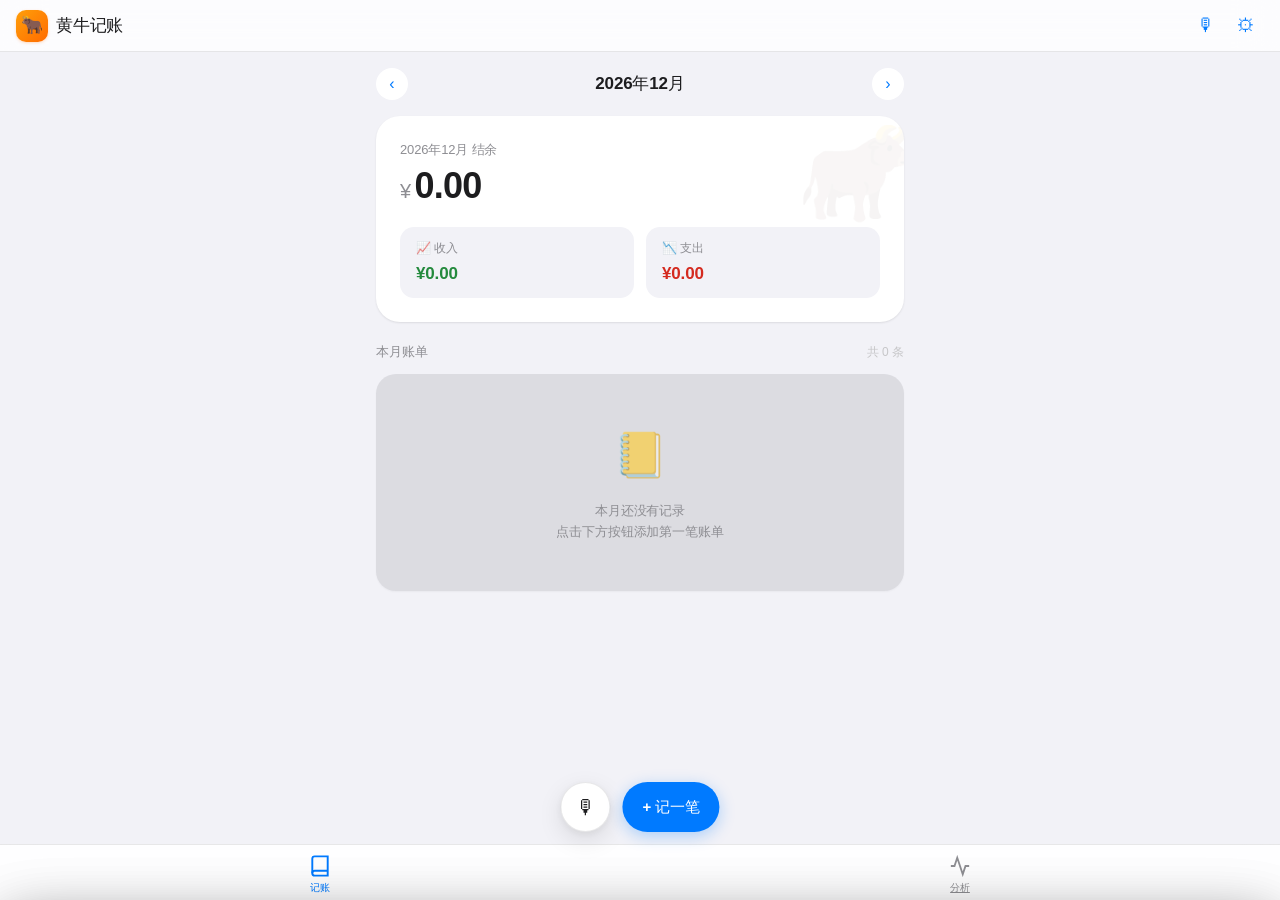
==== index.html @ 850599df "黄牛记账-v0.1" ====
<!DOCTYPE html>
<html lang="zh-CN">
<head>
  <meta charset="UTF-8">
  <meta name="viewport" content="width=device-width, initial-scale=1.0">
  <title>黄牛记账</title>
  <link rel="stylesheet" href="styles.css">
</head>
<body>

<header class="app-header">
  <div class="app-logo">
    <div class="logo-icon">🐂</div>
    <span class="logo-text">黄牛记账</span>
  </div>
  <div class="header-actions">
    <button class="btn-icon" id="headerVoiceBtn" title="语音记账">🎙</button>
    <button class="btn-icon" id="settingsBtn" title="设置">⚙</button>
  </div>
</header>

<div class="voice-status-bar" id="voiceStatusBar">
  <div class="voice-dots">
    <div class="voice-dot"></div><div class="voice-dot"></div><div class="voice-dot"></div>
  </div>
  <span id="voiceStatusText">正在聆听，说完后点停止…</span>
</div>

<div class="app-body">
  <!-- 记账内容（直接平铺，无需 page-panel 包装） -->
  <div class="month-nav">
    <button class="month-nav-btn" id="prevMonth">‹</button>
    <div class="month-label" id="monthLabel"></div>
    <button class="month-nav-btn" id="nextMonth">›</button>
  </div>

  <div class="summary-card">
    <div class="summary-period" id="summaryPeriod"></div>
    <div class="summary-balance"><span class="unit">¥</span><span id="balanceNum">0.00</span></div>
    <div class="summary-row">
      <div class="summary-item income">
        <div class="label">📈 收入</div>
        <div class="amount" id="totalIncome">¥0.00</div>
      </div>
      <div class="summary-item expense">
        <div class="label">📉 支出</div>
        <div class="amount" id="totalExpense">¥0.00</div>
      </div>
    </div>
  </div>

  <div class="section-title">
    <span>本月账单</span>
    <span class="count" id="recordCount">共 0 条</span>
  </div>
  <div class="record-list" id="recordList">
    <div class="empty-state">
      <div class="icon">📒</div>
      <p>还没有记录<br>点击下方按钮添加第一笔账单</p>
    </div>
  </div>
</div><!-- /app-body -->

<!-- 底部导航栏 -->
<nav class="bottom-nav" id="bottomNav">
  <span class="nav-btn active">
    <span class="nav-icon">
      <svg width="22" height="22" viewBox="0 0 24 24" fill="none" stroke="currentColor" stroke-width="2">
        <path d="M4 19.5A2.5 2.5 0 0 1 6.5 17H20" />
        <path d="M6.5 2H20v20H6.5A2.5 2.5 0 0 1 4 19.5v-15A2.5 2.5 0 0 1 6.5 2z" />
      </svg>
    </span>
    <span class="nav-label">记账</span>
  </span>
  <a href="analysis.html" class="nav-btn">
    <span class="nav-icon">
      <svg width="22" height="22" viewBox="0 0 24 24" fill="none" stroke="currentColor" stroke-width="2">
        <polyline points="22 12 18 12 15 21 9 3 6 12 2 12" />
      </svg>
    </span>
    <span class="nav-label">分析</span>
  </a>
</nav>

<div class="fab-wrap">
  <button class="fab fab-voice" id="voiceBtn" title="语音记账">🎙</button>
  <button class="fab fab-primary" id="addBtn">+ 记一笔</button>
</div>

<!-- 抽屉遮罩 -->
<div class="drawer-backdrop" id="drawerBackdrop"></div>

<!-- ── 记账抽屉 ── -->
<div class="drawer" id="entryDrawer">
  <div class="drawer-handle"></div>
  <div class="drawer-header">
    <div class="drawer-title-row">
      <span class="drawer-title" id="drawerTitle">新建记账</span>
      <span class="ai-badge inactive" id="aiBadge">✦ AI</span>
    </div>
    <button class="btn-close" id="drawerClose">✕</button>
  </div>
  <div class="drawer-body">

    <!-- 语音结果框 -->
    <div class="voice-result-box" id="voiceResultBox">
      <span class="mic-icon" id="voiceBoxIcon">🎙</span>
      <span class="voice-text" id="voiceResultText">点击麦克风按钮开始录音，说完后点「停止并分析」，DeepSeek 将自动填写各字段</span>
    </div>

    <!-- 语音操作栏（录音中显示） -->
    <div class="voice-action-bar" id="voiceActionBar">
      <button class="btn-voice-stop" id="btnVoiceStop">⏹ 停止录音</button>
      <button class="btn-voice-analyze" id="btnVoiceAnalyze" disabled>✦ 停止并分析</button>
      <span class="voice-countdown" id="voiceCountdown">20s</span>
    </div>

    <!-- 类型 -->
    <div class="type-toggle">
      <button class="type-btn active expense" id="typeExpense">📉 支出</button>
      <button class="type-btn income" id="typeIncome">📈 收入</button>
    </div>

    <div class="field-group">
      <div class="field">
        <label for="fieldName">名称</label>
        <input type="text" id="fieldName" placeholder="例如：午饭、工资" maxlength="30">
        <div class="parse-hint" id="hintName"></div>
      </div>
      <div class="field">
        <label for="fieldAmount">金额</label>
        <div class="amount-wrap">
          <span class="amount-prefix">¥</span>
          <input type="number" id="fieldAmount" placeholder="0.00" min="0" step="0.01">
        </div>
        <div class="parse-hint" id="hintAmount"></div>
      </div>
      <div class="field">
        <label for="fieldTime">日期</label>
        <input type="date" id="fieldTime">
        <div class="parse-hint" id="hintTime"></div>
      </div>
      <div class="field">
        <label id="labelTag">标签</label>
        <div class="tag-grid" id="tagGrid" role="group" aria-labelledby="labelTag"></div>
      </div>
    </div>

    <button class="btn-submit" id="btnSubmit">✓ 确认记账</button>
  </div>
</div>

<!-- ── 设置抽屉 ── -->
<div class="drawer" id="settingsDrawer">
  <div class="drawer-handle"></div>
  <div class="drawer-header">
    <span class="drawer-title">设置</span>
    <button class="btn-close" id="settingsClose">✕</button>
  </div>
  <div class="drawer-body">
    <div class="settings-section">
      <div class="api-status-row" id="apiStatusRow">
        <span class="status-dot empty" id="apiStatusDot"></span>
        <span id="apiStatusText">未配置 DeepSeek API Key，将使用内置规则解析</span>
      </div>
      <div class="settings-label">DeepSeek API Key</div>
      <div class="settings-input-wrap">
        <input type="password" class="settings-input" id="apiKeyInput" placeholder="sk-xxxxxxxxxxxxxxxx">
        <button class="settings-eye" id="apiKeyToggle" title="显示/隐藏">👁</button>
      </div>
      <div class="settings-hint">
        填入后，语音识别结果将发送给 DeepSeek 进行智能字段提取。<br>
        API Key 仅存储在浏览器本地，不会上传。<br>
        也可以直接编辑项目中的 <code>config.js</code> 文件填入密钥，无需在此输入。<br>
        <a href="https://platform.deepseek.com" target="_blank">→ 获取 DeepSeek API Key</a>
      </div>
    </div>
    <button class="btn-save-settings" id="btnSaveSettings">保存设置</button>
  </div>
</div>

<div class="toast" id="toast"></div>

<script src="config.js"></script>
<script src="app.js"></script>
<script>
// ═══════════════════════════════════════════════════
// 记账页专属逻辑
// ═══════════════════════════════════════════════════

// ── 记账页状态 ──
var currentType   = 'expense';
var selectedTag   = '';
var currentYear, currentMonth;
var editId = null;

var recognition    = null;
var isRecording    = false;
var fullTranscript = '';
var voiceTimer     = null;
var voiceSeconds   = 0;

// ── 初始化 ──
function init() {
  var now = new Date();
  currentYear  = now.getFullYear();
  currentMonth = now.getMonth();
  loadRecords();
  setDefaultTime();
  renderTagGrid();
  renderAll();
  updateApiStatusUI();
  initSharedComponents();
  bindEvents();
}

function setDefaultTime() {
  var now = new Date();
  var pad = function (n) { return String(n).padStart(2, '0'); };
  document.getElementById('fieldTime').value =
    now.getFullYear() + '-' + pad(now.getMonth() + 1) + '-' + pad(now.getDate());
}

// ── 渲染 ──
function renderAll() {
  renderMonthLabel();
  var list = getMonthRecords();
  renderSummary(list);
  renderList(list);
}

function getMonthRecords() {
  return records.filter(function (r) {
    var d = new Date(r.time);
    return d.getFullYear() === currentYear && d.getMonth() === currentMonth;
  }).sort(function (a, b) { return new Date(b.time) - new Date(a.time); });
}

function renderMonthLabel() {
  document.getElementById('monthLabel').textContent = currentYear + '年' + (currentMonth + 1) + '月';
  document.getElementById('summaryPeriod').textContent = currentYear + '年' + (currentMonth + 1) + '月 结余';
}

function renderSummary(list) {
  var inc = 0, exp = 0;
  for (var i = 0; i < list.length; i++) {
    if (list[i].type === 'income') inc += list[i].amount;
    else exp += list[i].amount;
  }
  document.getElementById('totalIncome').textContent  = '¥' + inc.toFixed(2);
  document.getElementById('totalExpense').textContent = '¥' + exp.toFixed(2);
  document.getElementById('balanceNum').textContent   = (inc - exp).toFixed(2);
}

function renderList(list) {
  var el = document.getElementById('recordList');
  document.getElementById('recordCount').textContent = '共 ' + list.length + ' 条';
  if (!list.length) {
    el.innerHTML = '<div class="empty-state"><div class="icon">📒</div><p>本月还没有记录<br>点击下方按钮添加第一笔账单</p></div>';
    return;
  }
  var html = '';
  for (var i = 0; i < list.length; i++) {
    var r = list[i];
    var d = new Date(r.time);
    var ds = (d.getMonth() + 1) + '/' + d.getDate();
    var tagLabel = r.tag ? r.tag.replace(/^[^\s]+\s/, '') : '';
    var icon = RECORD_ICONS[tagLabel] || (r.type === 'income' ? '💰' : '💸');
    var sign = r.type === 'income' ? '+' : '-';
    html += '<div class="record-item ' + r.type + '" data-id="' + r.id + '">' +
      '<div class="record-icon">' + icon + '</div>' +
      '<div class="record-info">' +
        '<div class="record-name">' + escHtml(r.name) + '</div>' +
        '<div class="record-meta">' +
          '<span>' + ds + '</span>' +
          (r.tag ? '<span class="record-tag">' + escHtml(r.tag) + '</span>' : '') +
        '</div>' +
      '</div>' +
      '<div class="record-amount">' + sign + '¥' + r.amount.toFixed(2) + '</div>' +
      '<button class="record-delete" data-id="' + r.id + '" title="删除">✕</button>' +
    '</div>';
  }
  el.innerHTML = html;

  // 删除按钮事件
  var delBtns = el.querySelectorAll('.record-delete');
  for (var j = 0; j < delBtns.length; j++) {
    delBtns[j].addEventListener('click', function (e) {
      e.stopPropagation();
      deleteRecord(this.dataset.id);
    });
  }

  // 编辑点击事件
  var items = el.querySelectorAll('.record-item');
  for (var k = 0; k < items.length; k++) {
    items[k].addEventListener('click', function () {
      editRecord(this.dataset.id);
    });
  }
}

function renderTagGrid() {
  var grid = document.getElementById('tagGrid');
  var tags = TAGS[currentType];
  var html = '';
  for (var i = 0; i < tags.length; i++) {
    html += '<button class="tag-chip' + (selectedTag === tags[i] ? ' selected' : '') + '" data-tag="' + escHtml(tags[i]) + '">' + tags[i] + '</button>';
  }
  grid.innerHTML = html;
  var chips = grid.querySelectorAll('.tag-chip');
  for (var j = 0; j < chips.length; j++) {
    chips[j].addEventListener('click', function () {
      selectedTag = selectedTag === this.dataset.tag ? '' : this.dataset.tag;
      renderTagGrid();
    });
  }
}

// ── 表单 ──
function submitRecord() {
  var name      = document.getElementById('fieldName').value.trim();
  var amountRaw = document.getElementById('fieldAmount').value;
  var time      = document.getElementById('fieldTime').value;
  if (!name)                        { showToast('请填写名称'); return; }
  if (!amountRaw || isNaN(parseFloat(amountRaw)) || parseFloat(amountRaw) <= 0)
                                    { showToast('请填写正确的金额'); return; }
  if (!time)                        { showToast('请选择日期'); return; }

  var record = {
    id:     editId || Date.now().toString(),
    type:   currentType,
    name:   name,
    amount: parseFloat(parseFloat(amountRaw).toFixed(2)),
    time:   new Date(time + 'T12:00:00').toISOString(),
    tag:    selectedTag,
  };
  if (editId) {
    for (var i = 0; i < records.length; i++) {
      if (records[i].id === editId) { records[i] = record; break; }
    }
  } else {
    records.push(record);
  }
  saveRecords();
  closeDrawer('entryDrawer');
  renderAll();
  showToast(editId ? '已更新' : '记账成功 🎉');
}

function deleteRecord(id) {
  records = records.filter(function (r) { return r.id !== id; });
  saveRecords(); renderAll(); showToast('已删除');
}

function editRecord(id) {
  var r = null;
  for (var i = 0; i < records.length; i++) {
    if (records[i].id === id) { r = records[i]; break; }
  }
  if (!r) return;
  editId = id;
  currentType = r.type;
  document.getElementById('typeExpense').classList.toggle('active', r.type === 'expense');
  document.getElementById('typeIncome').classList.toggle('active', r.type === 'income');
  document.getElementById('fieldName').value = r.name;
  document.getElementById('fieldAmount').value = r.amount;
  document.getElementById('fieldTime').value = r.time.slice(0, 10);
  selectedTag = r.tag || '';
  renderTagGrid();
  var hints = document.querySelectorAll('.parse-hint');
  for (var j = 0; j < hints.length; j++) { hints[j].classList.remove('show'); }
  updateAiBadge();
  openDrawer('entryDrawer', '编辑记账');
}

function resetForm() {
  editId = null; currentType = 'expense'; selectedTag = '';
  document.getElementById('fieldName').value = '';
  document.getElementById('fieldAmount').value = '';
  setDefaultTime();
  document.getElementById('typeExpense').classList.add('active');
  document.getElementById('typeIncome').classList.remove('active');
  setVoiceResultBox('idle', '点击麦克风按钮开始录音，说完后点「停止并分析」，DeepSeek 将自动填写各字段');
  var hints = document.querySelectorAll('.parse-hint');
  for (var i = 0; i < hints.length; i++) { hints[i].classList.remove('show'); }
  document.getElementById('voiceActionBar').classList.remove('show');
  renderTagGrid();
  updateAiBadge();
}

// ── 语音识别 ──
function initRecognition() {
  var SR = window.SpeechRecognition || window.webkitSpeechRecognition;
  if (!SR) return null;
  var r = new SR();
  r.lang = 'zh-CN';
  r.continuous    = true;
  r.interimResults = true;
  r.maxAlternatives = 1;
  return r;
}

function startVoice() {
  if (isRecording) { stopVoice(false); return; }

  if (location.protocol === 'file:') {
    if (!document.getElementById('entryDrawer').classList.contains('open')) openDrawer('entryDrawer', '语音记账');
    setVoiceResultBox('error', '⚠️ 语音功能需要通过 HTTP 服务访问（当前是 file://）。\n\n推荐：用 VS Code Live Server 或 python -m http.server 8080 启动本地服务后访问。\n\n也可以直接使用输入法语音键盘在下方字段中输入。');
    showToast('需要 HTTP 服务才能用语音，详见提示框', 4000);
    return;
  }

  recognition = initRecognition();
  if (!recognition) {
    if (!document.getElementById('entryDrawer').classList.contains('open')) openDrawer('entryDrawer', '语音记账');
    setVoiceResultBox('error', '⚠️ 浏览器不支持语音识别 API。\n\n请使用 Chrome 87+ 或 Edge 87+ 浏览器。');
    showToast('请使用 Chrome 或 Edge 浏览器', 3500);
    return;
  }

  if (!document.getElementById('entryDrawer').classList.contains('open')) openDrawer('entryDrawer', '语音记账');

  isRecording = true;
  fullTranscript = '';
  voiceSeconds = 0;
  setVoiceUI(true);
  setVoiceResultBox('listening', '正在聆听… 请说话（最长20秒，到时自动分析）');
  document.getElementById('voiceActionBar').classList.add('show');
  document.getElementById('btnVoiceAnalyze').disabled = true;
  document.getElementById('voiceCountdown').textContent = '20s';
  document.getElementById('voiceCountdown').classList.remove('urgent');

  voiceTimer = setInterval(function () {
    voiceSeconds++;
    var remaining = Math.max(0, 20 - voiceSeconds);
    var cdEl = document.getElementById('voiceCountdown');
    cdEl.textContent = remaining + 's';
    if (remaining <= 5) cdEl.classList.add('urgent');
    if (remaining <= 0) {
      clearInterval(voiceTimer);
      voiceTimer = null;
      stopVoice(true);
      showToast('已录音20秒，自动开始分析');
    }
  }, 1000);

  recognition.onresult = function (e) {
    var interim = '';
    for (var i = e.resultIndex; i < e.results.length; i++) {
      var seg = e.results[i][0].transcript;
      if (e.results[i].isFinal) fullTranscript += seg;
      else interim += seg;
    }
    var displayed = (fullTranscript + interim).trim();
    setVoiceResultBox('listening', displayed || '正在聆听… 请说话');
    if (displayed.length > 0) document.getElementById('btnVoiceAnalyze').disabled = false;
  };

  recognition.onerror = function (e) {
    if (e.error === 'aborted') return;
    if (voiceTimer) { clearInterval(voiceTimer); voiceTimer = null; }
    stopVoice(false);
    var errMap = {
      'not-allowed':         '麦克风权限被拒绝\n请点击地址栏左侧锁形图标，将麦克风权限改为「允许」后重试',
      'no-speech':           '未检测到语音，请靠近麦克风重试',
      'audio-capture':       '找不到麦克风设备，请检查是否已连接',
      'network':             '语音识别需要联网，请检查网络后重试',
      'service-not-allowed': '语音服务不可用，请确认使用 Chrome 或 Edge',
    };
    var msg = errMap[e.error];
    setVoiceResultBox('error', '⚠️ ' + (msg || '错误：' + e.error));
    showToast(msg || '语音错误：' + e.error, 4000);
  };

  recognition.onend = function () {
    if (!isRecording) return;
    try { recognition.start(); } catch (err) {}
  };

  try { recognition.start(); }
  catch (err) { stopVoice(false); showToast('无法启动录音：' + err.message, 3500); }
}

function stopVoice(andAnalyze) {
  if (voiceTimer) { clearInterval(voiceTimer); voiceTimer = null; }
  isRecording = false;
  setVoiceUI(false);
  document.getElementById('voiceActionBar').classList.remove('show');
  document.getElementById('voiceCountdown').textContent = '20s';
  document.getElementById('voiceCountdown').classList.remove('urgent');
  if (recognition) {
    try { recognition.stop(); } catch (e) {}
    recognition = null;
  }
  if (andAnalyze && fullTranscript.trim()) {
    analyzeWithAI(fullTranscript.trim());
  } else if (fullTranscript.trim()) {
    setVoiceResultBox('done', fullTranscript.trim());
  }
}

function setVoiceUI(on) {
  var bar = document.getElementById('voiceStatusBar');
  var fab = document.getElementById('voiceBtn');
  var hdr = document.getElementById('headerVoiceBtn');
  if (on) {
    bar.classList.add('visible');
    fab.classList.add('recording'); fab.textContent = '⏹';
    hdr.textContent = '⏹';
  } else {
    bar.classList.remove('visible');
    fab.classList.remove('recording'); fab.textContent = '🎙';
    hdr.textContent = '🎙';
  }
}

function setVoiceResultBox(state, text) {
  var box  = document.getElementById('voiceResultBox');
  var txt  = document.getElementById('voiceResultText');
  var icon = document.getElementById('voiceBoxIcon');
  box.className = 'voice-result-box';
  txt.className = 'voice-text';
  if (state === 'listening')       { box.classList.add('listening');   icon.textContent = '🔴'; txt.classList.add('has-text'); }
  else if (state === 'ai-thinking') { box.classList.add('ai-thinking'); icon.textContent = '✦'; txt.classList.add('has-text'); }
  else if (state === 'done')       { icon.textContent = '✅'; txt.classList.add('has-text'); }
  else if (state === 'error')      { icon.textContent = '⚠️'; txt.classList.add('has-text'); }
  else                              { icon.textContent = '🎙'; }
  txt.textContent = text;
}

// ── DeepSeek AI 解析（语音转字段）──
function analyzeWithAI(text) {
  var key = getApiKey();
  if (!key) {
    parseVoiceTextRegex(text);
    showToast('未配置 API Key，已用内置规则解析', 2500);
    return;
  }

  setVoiceResultBox('ai-thinking',
    '识别内容：「' + text + '」\n\n' +
    '<span class="ai-loading"><span class="ai-spinner"></span> DeepSeek 正在分析…</span>'
  );
  var txtEl = document.getElementById('voiceResultText');
  txtEl.innerHTML =
    '识别内容：「' + escHtml(text) + '」\n\n' +
    '<span class="ai-loading"><span class="ai-spinner"></span> DeepSeek 正在分析…</span>';

  var tagListStr = TAGS.expense.concat(TAGS.income).join('、');
  var today = new Date().toISOString().slice(0, 10);

  var prompt = '你是一个记账助手，请从用户的语音转文字中提取记账信息，返回 JSON。\n\n' +
    '今天日期：' + today + '\n' +
    '可选标签列表：' + tagListStr + '\n\n' +
    '用户说：「' + text + '」\n\n' +
    '请返回如下 JSON（不要加代码块，不要解释）：\n' +
    '{\n' +
    '  "type": "expense" 或 "income",\n' +
    '  "name": "简短名称（≤10字）",\n' +
    '  "amount": 数字（没有则返回 null）,\n' +
    '  "time": "日期时间，格式 YYYY-MM-DD HH:mm，尽量从语音中推断，推不出来则用今天日期当天 12:00",\n' +
    '  "tag": "从标签列表中选最合适的一个（完整字符串，含 emoji），找不到则返回 null"\n' +
    '}';

  fetch(DS_API_URL, {
    method: 'POST',
    headers: {
      'Content-Type': 'application/json',
      'Authorization': 'Bearer ' + key,
    },
    body: JSON.stringify({
      model: 'deepseek-chat',
      messages: [{ role: 'user', content: prompt }],
      temperature: 0.1,
      max_tokens: 200,
    }),
  }).then(function (res) {
    if (!res.ok) {
      return res.text().then(function (errBody) {
        throw new Error('HTTP ' + res.status + ': ' + errBody.slice(0, 120));
      });
    }
    return res.json();
  }).then(function (data) {
    var raw = (data.choices?.[0]?.message?.content || '').trim();
    var jsonStr = raw.replace(/^```(?:json)?\s*/, '').replace(/\s*```$/, '').trim();
    var parsed = JSON.parse(jsonStr);
    applyAIResult(parsed, text);
  }).catch(function (err) {
    console.error('DeepSeek error:', err);
    setVoiceResultBox('error', '⚠️ AI 解析失败：' + err.message + '\n\n已切换到内置规则解析');
    showToast('AI 解析失败，已用内置规则', 3000);
    parseVoiceTextRegex(text);
  });
}

function applyAIResult(parsed, originalText) {
  var type   = parsed.type === 'income' ? 'income' : 'expense';
  var name   = (parsed.name || '').trim();
  var amount = typeof parsed.amount === 'number' ? parsed.amount : null;
  var tag    = parsed.tag || '';
  var timeRaw = (parsed.time || '').trim();

  if (type !== currentType) {
    currentType = type;
    document.getElementById('typeExpense').classList.toggle('active', type === 'expense');
    document.getElementById('typeIncome').classList.toggle('active',  type === 'income');
    selectedTag = '';
    renderTagGrid();
  }

  if (name) {
    document.getElementById('fieldName').value = name;
    showHint('hintName', 'AI 识别：' + name);
  }
  if (amount !== null) {
    document.getElementById('fieldAmount').value = amount;
    showHint('hintAmount', 'AI 识别：¥' + amount);
  }
  if (tag && TAGS[type].indexOf(tag) >= 0) {
    selectedTag = tag;
    renderTagGrid();
  }

  if (timeRaw) {
    var d = null;
    var cleaned = timeRaw.replace(/\//g, '-').replace(/(上午|下午|早上|晚上)/g, '').trim();
    var dateOnly = cleaned.split(' ')[0];
    var tryD = new Date(dateOnly + 'T12:00:00');
    if (!isNaN(tryD.getTime())) d = tryD;
    if (!d) {
      var m2 = cleaned.match(/(\d{4})-(\d{1,2})-(\d{1,2})/);
      if (m2) d = new Date(m2[1] + '-' + m2[2].padStart(2, '0') + '-' + m2[3].padStart(2, '0') + 'T12:00:00');
    }
    if (d) {
      var pad = function (n) { return String(n).padStart(2, '0'); };
      var formatted = d.getFullYear() + '-' + pad(d.getMonth() + 1) + '-' + pad(d.getDate());
      document.getElementById('fieldTime').value = formatted;
      showHint('hintTime', 'AI 识别日期：' + formatted);
    }
  }

  setVoiceResultBox('done',
    '✦ AI 已填写字段，请核对：\n类型=' + (type === 'income' ? '收入' : '支出') +
    '  名称=' + (name || '—') +
    '  金额=' + (amount !== null ? '¥' + amount : '—') +
    '  标签=' + (tag || '—') +
    '  日期=' + (timeRaw || '—')
  );
  updateAiBadge(true);
  showToast('AI 解析完成，请核对后确认 ✓');
}

// ── 内置正则解析（降级方案）──
function parseVoiceTextRegex(text) {
  var type = currentType;
  var name = '', amount = null, tag = '', timeObj = null;

  if (/收入|进账|赚|到账/.test(text))                          type = 'income';
  else if (/支出|花了|消费|买|付|缴|交|花费/.test(text))      type = 'expense';

  var amtM = text.match(/(\d+(?:\.\d+)?)\s*(?:元|块|¥|圆)?|([零一二三四五六七八九十百千万]+)\s*(?:元|块)/);
  if (amtM) amount = amtM[1] ? parseFloat(amtM[1]) : cnNumToInt(amtM[2]);

  var allTags = TAGS.expense.concat(TAGS.income);
  for (var i = 0; i < allTags.length; i++) {
    if (text.indexOf(allTags[i].replace(/^[^\s]+\s/, '')) >= 0) { tag = allTags[i]; break; }
  }

  var now = new Date();
  timeObj = new Date(now.getFullYear(), now.getMonth(), now.getDate(), 12, 0);

  function fmtDT(d) {
    var pad = function (n) { return String(n).padStart(2, '0'); };
    return d.getFullYear() + '-' + pad(d.getMonth() + 1) + '-' + pad(d.getDate()) + 'T' + pad(d.getHours()) + ':' + pad(d.getMinutes());
  }

  var dateM = text.match(/(?:(\d{1,2})月)?(\d{1,2})\s*[月号日]/);
  if (dateM) {
    var m = dateM[1] ? parseInt(dateM[1]) - 1 : now.getMonth();
    var d = parseInt(dateM[2]);
    timeObj = new Date(now.getFullYear(), m, d, 12, 0);
  }
  if (/今天/.test(text)) timeObj = new Date(now.getFullYear(), now.getMonth(), now.getDate(), 12, 0);
  if (/昨天/.test(text)) {
    var yd = new Date(now); yd.setDate(yd.getDate() - 1);
    timeObj = new Date(yd.getFullYear(), yd.getMonth(), yd.getDate(), 12, 0);
  }
  if (/前天/.test(text)) {
    var td = new Date(now); td.setDate(td.getDate() - 2);
    timeObj = new Date(td.getFullYear(), td.getMonth(), td.getDate(), 12, 0);
  }
  var weekM = text.match(/(?:上周|上个星期)([一二三四五六日天])/);
  if (weekM) {
    var dayMap = { '日': 0, '天': 0, '一': 1, '二': 2, '三': 3, '四': 4, '五': 5, '六': 6 };
    var targetDay = dayMap[weekM[1]];
    var diff = (now.getDay() - targetDay + 7) % 7;
    var offset = diff === 0 ? 7 : diff;
    var wd = new Date(now); wd.setDate(wd.getDate() - offset);
    timeObj = new Date(wd.getFullYear(), wd.getMonth(), wd.getDate(), 12, 0);
  }
  var hmM = text.match(/(\d{1,2})\s*点(?:\s*(\d{1,2})\s*分?)?/);
  if (hmM) {
    var h = parseInt(hmM[1]);
    var min = hmM[2] ? parseInt(hmM[2]) : 0;
    timeObj.setHours(h, min, 0, 0);
  }
  var ampmM = text.match(/(上午|下午|早上|晚上)(\d{1,2})\s*点/);
  if (ampmM) {
    var h2 = parseInt(ampmM[2]);
    if ((ampmM[1] === '下午' || ampmM[1] === '晚上') && h2 < 12) h2 += 12;
    if ((ampmM[1] === '上午' || ampmM[1] === '早上') && h2 === 12) h2 = 0;
    timeObj.setHours(h2, 0, 0, 0);
  }

  var cands = text
    .replace(/支出|收入|花了|消费|买|付|缴|交|赚|到账|进账|花费/g, '')
    .replace(/\d+(?:\.\d+)?\s*(?:元|块)?/gi, '')
    .replace(/[零一二三四五六七八九十百千万]+(?:元|块)?/g, '')
    .replace(/今天|昨天|前天/g, '')
    .replace(/(?:上午|下午|早上|晚上)?\d{1,2}\s*点(?:\s*\d{1,2}\s*分?)?/g, '')
    .replace(/(?:\d{1,2}月)?\d{1,2}\s*[月号日]/g, '')
    .replace(/[，,。.!？?]/g, ' ').trim().split(/\s+/)
    .filter(function (w) { return w.length > 0 && w.length <= 10; });
  if (cands.length) name = cands[0];

  if (type !== currentType) {
    currentType = type;
    document.getElementById('typeExpense').classList.toggle('active', type === 'expense');
    document.getElementById('typeIncome').classList.toggle('active', type === 'income');
    selectedTag = ''; renderTagGrid();
  }
  if (name)      { document.getElementById('fieldName').value = name; showHint('hintName', '识别：' + name); }
  if (amount !== null) { document.getElementById('fieldAmount').value = amount; showHint('hintAmount', '识别：¥' + amount); }
  if (tag && TAGS[type].indexOf(tag) >= 0) { selectedTag = tag; renderTagGrid(); }

  var fmt = fmtDT(timeObj);
  document.getElementById('fieldTime').value = fmt;
  showHint('hintTime', '识别时间：' + fmt.replace('T', ' '));

  setVoiceResultBox('done', '内置规则解析完成，请核对：' + text);
}

function cnNumToInt(str) {
  var map = { '零': 0, '一': 1, '二': 2, '三': 3, '四': 4, '五': 5, '六': 6, '七': 7, '八': 8, '九': 9, '十': 10, '百': 100, '千': 1000, '万': 10000 };
  var res = 0, tmp = 0, unit = 1;
  for (var i = str.length - 1; i >= 0; i--) {
    var v = map[str[i]];
    if (v >= 10) { unit = v; if (i === 0) res += tmp * unit; }
    else { tmp = v; res += tmp * unit; unit = 1; }
  }
  if (str.charAt(0) === '十') res += 10;
  return res;
}

// ── 事件绑定 ──
function bindEvents() {
  // FAB
  document.getElementById('addBtn').addEventListener('click', function () {
    resetForm(); openDrawer('entryDrawer', '新建记账');
  });
  document.getElementById('voiceBtn').addEventListener('click', startVoice);
  document.getElementById('headerVoiceBtn').addEventListener('click', startVoice);

  // 语音操作栏
  document.getElementById('btnVoiceStop').addEventListener('click', function () { stopVoice(false); });
  document.getElementById('btnVoiceAnalyze').addEventListener('click', function () {
    stopVoice(false);
    var txt = fullTranscript.trim();
    if (txt) analyzeWithAI(txt);
    else showToast('没有录到内容，请重新录音');
  });

  // 记账抽屉关闭
  document.getElementById('drawerClose').addEventListener('click', function () {
    resetForm();
    closeDrawer('entryDrawer');
  });

  // 类型切换
  document.getElementById('typeExpense').addEventListener('click', function () {
    currentType = 'expense'; selectedTag = '';
    document.getElementById('typeExpense').classList.add('active');
    document.getElementById('typeIncome').classList.remove('active');
    renderTagGrid();
  });
  document.getElementById('typeIncome').addEventListener('click', function () {
    currentType = 'income'; selectedTag = '';
    document.getElementById('typeIncome').classList.add('active');
    document.getElementById('typeExpense').classList.remove('active');
    renderTagGrid();
  });

  // 提交
  document.getElementById('btnSubmit').addEventListener('click', submitRecord);

  // 月份导航
  document.getElementById('prevMonth').addEventListener('click', function () {
    currentMonth--; if (currentMonth < 0) { currentMonth = 11; currentYear--; } renderAll();
  });
  document.getElementById('nextMonth').addEventListener('click', function () {
    currentMonth++; if (currentMonth > 11) { currentMonth = 0; currentYear++; } renderAll();
  });
}

// 自定义遮罩点击（被 app.js 的 initSharedComponents 调用）
function onBackdropClick() {
  if (isRecording) stopVoice(false);
  closeAllDrawers();
}

// ── 启动 ──
init();
</script>
</body>
</html>
---- styles.css ----
/* ═══════════════════════════════════════════════════════════════
   黄牛记账 — Apple Design Language
   参考: iOS Human Interface Guidelines / macOS Design
   ═══════════════════════════════════════════════════════════════ */

/* ── Design Tokens ── */
:root {
  /* iOS System Colors */
  --blue:        #007AFF;
  --blue-dark:   #0066D6;
  --green:       #34C759;
  --green-dark:  #248A3D;
  --red:         #FF3B30;
  --red-dark:    #D42A1F;
  --orange:      #FF9500;
  --yellow:      #FFCC00;
  --teal:        #5AC8FA;

  /* System Grays (slightly warm-tinted) */
  --gray-bg:     #F2F2F7;
  --gray-group:  #E8E8ED;
  --gray-light:  #E0E0E5;
  --gray-border: rgba(60, 60, 67, 0.12);
  --gray-border-strong: rgba(60, 60, 67, 0.20);
  --gray-placeholder: #C6C6C8;
  --gray-secondary: #8E8E93;
  --gray-body:   #3C3C43;
  --gray-title:  #1D1D1F;

  /* Semantic Surfaces */
  --bg-primary:   var(--gray-bg);
  --bg-card:      #FFFFFF;
  --bg-header:    rgba(255, 255, 255, 0.78);
  --text-primary: var(--gray-title);
  --text-secondary: var(--gray-secondary);
  --text-tertiary:  var(--gray-placeholder);
  --separator:    var(--gray-border);

  /* Income / Expense / AI */
  --income-bg:    rgba(52, 199, 89, 0.12);
  --income-fg:    var(--green-dark);
  --income-brd:   rgba(52, 199, 89, 0.25);
  --expense-bg:   rgba(255, 59, 48, 0.12);
  --expense-fg:   var(--red-dark);
  --expense-brd:  rgba(255, 59, 48, 0.25);
  --ai-bg:        rgba(0, 122, 255, 0.10);
  --ai-fg:        var(--blue-dark);
  --ai-brd:       rgba(0, 122, 255, 0.25);

  /* Radius */
  --radius-sm:    10px;
  --radius-md:    14px;
  --radius-lg:    20px;
  --radius-xl:    24px;
  --radius-full:  9999px;

  /* Shadows — subtle Apple elevation */
  --shadow-none:  0 0 0 transparent;
  --shadow-sm:    0 1px 2px rgba(0, 0, 0, 0.04);
  --shadow-card:  0 1px 3px rgba(0, 0, 0, 0.04), 0 1px 2px rgba(0, 0, 0, 0.06);
  --shadow-float: 0 8px 24px rgba(0, 0, 0, 0.10), 0 2px 8px rgba(0, 0, 0, 0.06);
  --shadow-modal: 0 20px 60px rgba(0, 0, 0, 0.25);

  /* Transitions */
  --transition:   0.2s cubic-bezier(0.25, 0.1, 0.25, 1);
  --spring-in:    0.35s cubic-bezier(0.21, 1.02, 0.68, 1);
  --spring-out:   0.28s cubic-bezier(0.06, 0.79, 0.20, 0.99);

  /* Typography */
  --font-sans:    -apple-system, BlinkMacSystemFont, "SF Pro Display",
                  "PingFang SC", "HarmonyOS Sans", "Microsoft YaHei",
                  "Helvetica Neue", sans-serif;
  --font-mono:    "SF Mono", "Menlo", "Consolas", monospace;

  --text-xs:      0.75rem;    /* 12px */
  --text-sm:      0.8125rem;  /* 13px */
  --text-base:    0.9375rem;  /* 15px */
  --text-md:      1.0625rem;  /* 17px */
  --text-lg:      1.25rem;    /* 20px */
  --text-xl:      1.75rem;    /* 28px */
  --text-2xl:     2.25rem;    /* 36px */

  --leading-tight: 1.2;
  --leading-base:  1.5;
  --leading-relaxed: 1.65;

  --weight-regular:  400;
  --weight-medium:   500;
  --weight-semibold: 590;
  --weight-bold:     700;

  /* Spacing (4pt base) */
  --space-1:  4px;
  --space-2:  8px;
  --space-3:  12px;
  --space-4:  16px;
  --space-5:  20px;
  --space-6:  24px;
  --space-8:  32px;
  --space-10: 40px;
  --space-12: 48px;
}

/* ── Reset ── */
*, *::before, *::after {
  box-sizing: border-box;
  margin: 0;
  padding: 0;
}

html {
  font-size: 16px;
  -webkit-text-size-adjust: 100%;
}

body {
  font-family: var(--font-sans);
  font-size: var(--text-base);
  font-weight: var(--weight-regular);
  line-height: var(--leading-base);
  color: var(--text-primary);
  background: var(--bg-primary);
  min-height: 100vh;
  min-height: 100dvh;
  -webkit-font-smoothing: antialiased;
  -moz-osx-font-smoothing: grayscale;
  letter-spacing: -0.01em;
}

/* ═══════════════════════════════════════════════════
   Header — iOS frosted glass style
   ═══════════════════════════════════════════════════ */
.app-header {
  position: sticky;
  top: 0;
  z-index: 100;
  display: flex;
  align-items: center;
  justify-content: space-between;
  height: 52px;
  padding: 0 var(--space-4);
  background: var(--bg-header);
  backdrop-filter: saturate(180%) blur(20px);
  -webkit-backdrop-filter: saturate(180%) blur(20px);
  border-bottom: 0.5px solid var(--separator);
}

@supports not (backdrop-filter: blur(20px)) {
  .app-header {
    background: rgba(255, 255, 255, 0.95);
  }
}

.app-logo {
  display: flex;
  align-items: center;
  gap: var(--space-2);
}

.logo-icon {
  width: 32px;
  height: 32px;
  border-radius: var(--radius-sm);
  display: flex;
  align-items: center;
  justify-content: center;
  font-size: 18px;
  background: linear-gradient(135deg, #FF9F0A, #FF6B00);
  box-shadow: 0 1px 3px rgba(255, 107, 0, 0.25);
}

.logo-text {
  font-size: var(--text-md);
  font-weight: var(--weight-semibold);
  color: var(--gray-title);
  letter-spacing: -0.01em;
}

.header-actions {
  display: flex;
  gap: var(--space-1);
}

.btn-icon {
  width: 36px;
  height: 36px;
  background: transparent;
  border: none;
  border-radius: var(--radius-full);
  cursor: pointer;
  display: flex;
  align-items: center;
  justify-content: center;
  color: var(--blue);
  font-size: 18px;
  transition: background var(--transition);
  -webkit-tap-highlight-color: transparent;
}

.btn-icon:hover {
  background: rgba(0, 122, 255, 0.08);
}

.btn-icon:active {
  background: rgba(0, 122, 255, 0.14);
}

/* ── AI Badge ── */
.ai-badge {
  display: inline-flex;
  align-items: center;
  gap: 3px;
  padding: 2px 10px;
  border-radius: var(--radius-full);
  font-size: var(--text-xs);
  font-weight: var(--weight-semibold);
  letter-spacing: 0.01em;
  background: var(--ai-bg);
  color: var(--ai-fg);
  border: none;
}

.ai-badge.inactive {
  background: var(--gray-group);
  color: var(--gray-secondary);
}

/* ═══════════════════════════════════════════════════
   App Body
   ═══════════════════════════════════════════════════ */
.app-body {
  max-width: 560px;
  margin: 0 auto;
  padding: var(--space-4) var(--space-4) 120px;
}

/* ── Month Nav ── */
.month-nav {
  display: flex;
  align-items: center;
  gap: var(--space-2);
  margin-bottom: var(--space-4);
}

.month-nav-btn {
  width: 32px;
  height: 32px;
  border: none;
  border-radius: var(--radius-full);
  background: var(--bg-card);
  cursor: pointer;
  display: flex;
  align-items: center;
  justify-content: center;
  font-size: 16px;
  color: var(--blue);
  transition: background var(--transition);
  -webkit-tap-highlight-color: transparent;
}

.month-nav-btn:hover {
  background: rgba(0, 122, 255, 0.08);
}

.month-nav-btn:active {
  background: rgba(0, 122, 255, 0.14);
}

.month-label {
  flex: 1;
  text-align: center;
  font-size: var(--text-md);
  font-weight: var(--weight-semibold);
  color: var(--gray-title);
  letter-spacing: -0.01em;
}

/* ═══════════════════════════════════════════════════
   Summary Card — large title style
   ═══════════════════════════════════════════════════ */
.summary-card {
  position: relative;
  overflow: hidden;
  margin-bottom: var(--space-5);
  padding: var(--space-6);
  border-radius: var(--radius-xl);
  background: var(--bg-card);
  box-shadow: var(--shadow-card);
}

.summary-card::before {
  content: '🐂';
  position: absolute;
  right: -12px;
  top: -16px;
  font-size: 96px;
  opacity: 0.05;
  transform: scaleX(-1);
  pointer-events: none;
}

.summary-period {
  font-size: var(--text-sm);
  font-weight: var(--weight-medium);
  color: var(--gray-secondary);
  margin-bottom: var(--space-1);
  text-transform: none;
}

.summary-balance {
  font-size: var(--text-2xl);
  font-weight: var(--weight-bold);
  color: var(--gray-title);
  letter-spacing: -0.02em;
  margin-bottom: var(--space-5);
  line-height: var(--leading-tight);
}

.summary-balance .unit {
  font-size: var(--text-lg);
  font-weight: var(--weight-medium);
  color: var(--gray-secondary);
  margin-right: var(--space-1);
}

.summary-row {
  display: flex;
  gap: var(--space-3);
}

.summary-item {
  flex: 1;
  padding: var(--space-3) var(--space-4);
  border-radius: var(--radius-md);
  background: var(--gray-bg);
}

.summary-item .label {
  font-size: var(--text-xs);
  font-weight: var(--weight-medium);
  color: var(--gray-secondary);
  display: flex;
  align-items: center;
  gap: 4px;
  margin-bottom: var(--space-1);
}

.summary-item .amount {
  font-size: var(--text-md);
  font-weight: var(--weight-semibold);
}

.summary-item.income .amount {
  color: var(--income-fg);
}

.summary-item.expense .amount {
  color: var(--expense-fg);
}

/* ═══════════════════════════════════════════════════
   Tab Navigation
   ═══════════════════════════════════════════════════ */
.tab-nav {
  display: flex;
  margin-bottom: var(--space-5);
  padding: 3px;
  border-radius: var(--radius-sm);
  background: rgba(118, 118, 128, 0.12);
}

.tab-btn {
  flex: 1;
  height: 34px;
  border: none;
  border-radius: 7px;
  background: transparent;
  cursor: pointer;
  font-size: var(--text-sm);
  font-weight: var(--weight-medium);
  font-family: var(--font-sans);
  color: var(--gray-title);
  transition: all var(--transition);
  -webkit-tap-highlight-color: transparent;
}

.tab-btn.active {
  background: var(--bg-card);
  color: var(--gray-title);
  box-shadow: 0 1px 3px rgba(0, 0, 0, 0.08), 0 0 0 0.5px rgba(0, 0, 0, 0.04);
}

.tab-panel {
  display: none;
}

.tab-panel.active {
  display: block;
}

/* ═══════════════════════════════════════════════════
   Section Title
   ═══════════════════════════════════════════════════ */
.section-title {
  display: flex;
  align-items: center;
  justify-content: space-between;
  margin: var(--space-5) 0 var(--space-3);
  font-size: var(--text-sm);
  font-weight: var(--weight-semibold);
  color: var(--gray-secondary);
  text-transform: none;
  letter-spacing: 0;
}

.section-title .count {
  font-weight: var(--weight-regular);
  font-size: var(--text-xs);
  color: var(--gray-placeholder);
}

/* ═══════════════════════════════════════════════════
   Record List
   ═══════════════════════════════════════════════════ */
.record-list {
  display: flex;
  flex-direction: column;
  gap: 1px;
  background: var(--separator);
  border-radius: var(--radius-lg);
  overflow: hidden;
  box-shadow: var(--shadow-sm);
}

.record-item {
  position: relative;
  display: flex;
  align-items: center;
  gap: var(--space-3);
  padding: var(--space-3) var(--space-4);
  background: var(--bg-card);
  transition: background var(--transition), transform 0.1s ease;
  -webkit-tap-highlight-color: transparent;
  cursor: pointer;
}

.record-item:active {
  background: rgba(0, 0, 0, 0.04);
  transform: scale(0.98);
}

.record-icon {
  width: 40px;
  height: 40px;
  border-radius: var(--radius-sm);
  display: flex;
  align-items: center;
  justify-content: center;
  font-size: 20px;
  flex-shrink: 0;
}

.record-item.income .record-icon {
  background: var(--income-bg);
}

.record-item.expense .record-icon {
  background: var(--expense-bg);
}

.record-info {
  flex: 1;
  min-width: 0;
}

.record-name {
  font-size: var(--text-base);
  font-weight: var(--weight-medium);
  color: var(--gray-title);
  white-space: nowrap;
  overflow: hidden;
  text-overflow: ellipsis;
  letter-spacing: -0.01em;
}

.record-meta {
  font-size: var(--text-xs);
  color: var(--gray-secondary);
  margin-top: 2px;
  display: flex;
  align-items: center;
  gap: 6px;
}

.record-tag {
  display: inline-flex;
  align-items: center;
  padding: 1px 8px;
  border-radius: var(--radius-full);
  font-size: 11px;
  font-weight: var(--weight-medium);
  color: var(--gray-secondary);
  background: var(--gray-bg);
}

.record-amount {
  font-size: var(--text-md);
  font-weight: var(--weight-semibold);
  flex-shrink: 0;
  letter-spacing: -0.02em;
  font-variant-numeric: tabular-nums;
}

.record-item.income .record-amount {
  color: var(--income-fg);
}

.record-item.expense .record-amount {
  color: var(--expense-fg);
}

.record-delete {
  position: absolute;
  right: -6px;
  top: -6px;
  width: 22px;
  height: 22px;
  border: none;
  border-radius: var(--radius-full);
  background: var(--red);
  color: #FFFFFF;
  font-size: 12px;
  cursor: pointer;
  display: none;
  align-items: center;
  justify-content: center;
  line-height: 1;
  z-index: 1;
  box-shadow: 0 2px 6px rgba(255, 59, 48, 0.3);
  transition: transform var(--transition);
}

.record-delete:active {
  transform: scale(0.9);
}

.record-item:hover .record-delete,
.record-item:active .record-delete {
  display: flex;
}

/* ── Empty State ── */
.empty-state {
  text-align: center;
  padding: var(--space-12) var(--space-5);
  color: var(--gray-secondary);
  background: none;
}

.empty-state .icon {
  font-size: 44px;
  margin-bottom: var(--space-3);
  opacity: 0.6;
}

.empty-state p {
  font-size: var(--text-sm);
  line-height: var(--leading-relaxed);
  color: var(--gray-secondary);
}

/* ═══════════════════════════════════════════════════
   FAB (Floating Action Buttons)
   ═══════════════════════════════════════════════════ */
.fab-wrap {
  position: fixed;
  bottom: 32px;
  bottom: calc(env(safe-area-inset-bottom, 20px) + 28px);
  left: 50%;
  transform: translateX(-50%);
  display: flex;
  gap: var(--space-3);
  z-index: 200;
}

.fab {
  height: 50px;
  border: none;
  border-radius: 25px;
  cursor: pointer;
  font-size: var(--text-base);
  font-weight: var(--weight-semibold);
  font-family: var(--font-sans);
  display: flex;
  align-items: center;
  gap: var(--space-2);
  padding: 0 var(--space-5);
  transition: transform 0.15s cubic-bezier(0.25, 0.1, 0.25, 1),
              box-shadow 0.15s cubic-bezier(0.25, 0.1, 0.25, 1);
  -webkit-tap-highlight-color: transparent;
  letter-spacing: -0.01em;
}

.fab:active {
  transform: scale(0.95);
}

.fab-primary {
  background: var(--blue);
  color: #FFFFFF;
  box-shadow: 0 4px 16px rgba(0, 122, 255, 0.3);
}

.fab-primary:hover {
  box-shadow: 0 6px 20px rgba(0, 122, 255, 0.4);
}

.fab-voice {
  width: 50px;
  padding: 0;
  justify-content: center;
  background: var(--bg-card);
  color: var(--gray-title);
  font-size: 20px;
  box-shadow: var(--shadow-float);
  border: 0.5px solid var(--separator);
}

.fab-voice.recording {
  background: var(--red);
  color: #FFFFFF;
  border-color: transparent;
  box-shadow: 0 4px 16px rgba(255, 59, 48, 0.4);
  animation: fabPulse 1.4s ease-in-out infinite;
}

@keyframes fabPulse {
  0%, 100% {
    box-shadow: 0 4px 16px rgba(255, 59, 48, 0.3);
  }
  50% {
    box-shadow: 0 4px 20px rgba(255, 59, 48, 0.55), 0 0 0 4px rgba(255, 59, 48, 0.08);
  }
}

/* ═══════════════════════════════════════════════════
   Drawer (iOS-style bottom sheet)
   ═══════════════════════════════════════════════════ */
.drawer-backdrop {
  position: fixed;
  inset: 0;
  background: rgba(0, 0, 0, 0.3);
  z-index: 300;
  display: none;
  backdrop-filter: blur(4px);
  -webkit-backdrop-filter: blur(4px);
}

@supports not (backdrop-filter: blur(4px)) {
  .drawer-backdrop {
    background: rgba(0, 0, 0, 0.45);
  }
}

.drawer-backdrop.open {
  display: block;
}

.drawer {
  position: fixed;
  bottom: 0;
  left: 0;
  right: 0;
  z-index: 400;
  background: var(--bg-card);
  border-radius: var(--radius-xl) var(--radius-xl) 0 0;
  padding: 0 0 calc(env(safe-area-inset-bottom) + var(--space-5));
  transform: translateY(100%);
  transition: transform var(--spring-in);
  max-height: 92vh;
  max-height: 92dvh;
  overflow-y: auto;
  box-shadow: var(--shadow-modal);
}

.drawer.open {
  transform: translateY(0);
}

.drawer-handle {
  width: 36px;
  height: 5px;
  margin: var(--space-2) auto 0;
  border-radius: 3px;
  background: rgba(60, 60, 67, 0.25);
}

.drawer-header {
  display: flex;
  align-items: center;
  justify-content: space-between;
  padding: var(--space-3) var(--space-5) var(--space-3);
  border-bottom: 0.5px solid var(--separator);
}

.drawer-title {
  font-size: var(--text-md);
  font-weight: var(--weight-semibold);
  color: var(--gray-title);
  letter-spacing: -0.01em;
}

.drawer-title-row {
  display: flex;
  align-items: center;
  gap: var(--space-2);
}

.btn-close {
  width: 28px;
  height: 28px;
  border: none;
  border-radius: var(--radius-full);
  background: var(--gray-group);
  cursor: pointer;
  font-size: 14px;
  display: flex;
  align-items: center;
  justify-content: center;
  color: var(--gray-secondary);
  transition: background var(--transition);
}

.btn-close:active {
  background: var(--gray-light);
}

.drawer-body {
  padding: var(--space-5);
}

/* ═══════════════════════════════════════════════════
   Voice Result Box
   ═══════════════════════════════════════════════════ */
.voice-result-box {
  display: flex;
  align-items: flex-start;
  gap: var(--space-3);
  padding: var(--space-4);
  margin-bottom: var(--space-4);
  border-radius: var(--radius-md);
  background: var(--gray-bg);
  min-height: 64px;
  transition: background var(--transition), border-color var(--transition);
}

.voice-result-box.listening {
  background: rgba(255, 59, 48, 0.05);
  animation: listenGlow 2s ease-in-out infinite;
}

@keyframes listenGlow {
  0%, 100% { background: rgba(255, 59, 48, 0.04); }
  50%      { background: rgba(255, 59, 48, 0.08); }
}

.voice-result-box.ai-thinking {
  background: var(--ai-bg);
}

.voice-result-box .mic-icon {
  font-size: 20px;
  flex-shrink: 0;
  margin-top: 1px;
}

.voice-text {
  font-size: var(--text-sm);
  color: var(--gray-secondary);
  line-height: var(--leading-relaxed);
  flex: 1;
  white-space: pre-wrap;
  word-break: break-all;
}

.voice-text.has-text {
  color: var(--gray-body);
}

/* ── Voice Action Bar ── */
.voice-action-bar {
  display: none;
  align-items: center;
  gap: var(--space-2);
  margin-bottom: var(--space-4);
}

.voice-action-bar.show {
  display: flex;
}

.btn-voice-stop {
  flex: 1;
  height: 42px;
  border: none;
  border-radius: var(--radius-md);
  font-size: var(--text-sm);
  font-weight: var(--weight-semibold);
  font-family: var(--font-sans);
  cursor: pointer;
  display: flex;
  align-items: center;
  justify-content: center;
  gap: 6px;
  background: var(--red);
  color: #FFFFFF;
  animation: stopPulse 1.4s ease-in-out infinite;
}

@keyframes stopPulse {
  0%, 100% {
    box-shadow: 0 2px 8px rgba(255, 59, 48, 0.25);
  }
  50% {
    box-shadow: 0 2px 12px rgba(255, 59, 48, 0.45), 0 0 0 3px rgba(255, 59, 48, 0.06);
  }
}

.btn-voice-analyze {
  flex: 1;
  height: 42px;
  border: none;
  border-radius: var(--radius-md);
  font-size: var(--text-sm);
  font-weight: var(--weight-semibold);
  font-family: var(--font-sans);
  cursor: pointer;
  display: flex;
  align-items: center;
  justify-content: center;
  gap: 6px;
  background: var(--ai-bg);
  color: var(--ai-fg);
}

.btn-voice-analyze:disabled {
  opacity: 0.4;
  cursor: not-allowed;
}

.voice-countdown {
  font-size: var(--text-xs);
  font-weight: var(--weight-semibold);
  color: var(--gray-secondary);
  background: rgba(118, 118, 128, 0.1);
  border-radius: var(--radius-full);
  padding: 4px 10px;
  white-space: nowrap;
  flex-shrink: 0;
  font-variant-numeric: tabular-nums;
}

.voice-countdown.urgent {
  color: var(--red);
  background: rgba(255, 59, 48, 0.1);
  animation: urgentBlink 0.8s ease-in-out infinite;
}

@keyframes urgentBlink {
  0%, 100% { opacity: 1; }
  50%      { opacity: 0.5; }
}

/* ── AI Spinner ── */
.ai-loading {
  display: inline-flex;
  align-items: center;
  gap: 6px;
  font-size: var(--text-sm);
  color: var(--ai-fg);
  font-weight: var(--weight-medium);
}

.ai-spinner {
  width: 14px;
  height: 14px;
  border: 2px solid var(--ai-brd);
  border-top-color: var(--ai-fg);
  border-radius: 50%;
  animation: spin 0.65s linear infinite;
}

@keyframes spin {
  to { transform: rotate(360deg); }
}

/* ═══════════════════════════════════════════════════
   Type Toggle
   ═══════════════════════════════════════════════════ */
.type-toggle {
  display: flex;
  gap: var(--space-2);
  margin-bottom: var(--space-5);
  padding: 3px;
  border-radius: var(--radius-sm);
  background: rgba(118, 118, 128, 0.12);
}

.type-btn {
  flex: 1;
  height: 38px;
  border: none;
  border-radius: 7px;
  background: transparent;
  font-size: var(--text-sm);
  font-weight: var(--weight-medium);
  font-family: var(--font-sans);
  cursor: pointer;
  display: flex;
  align-items: center;
  justify-content: center;
  gap: 6px;
  color: var(--gray-body);
  transition: all var(--transition);
  -webkit-tap-highlight-color: transparent;
}

.type-btn.active.expense {
  background: var(--expense-bg);
  color: var(--expense-fg);
  box-shadow: 0 1px 3px rgba(0, 0, 0, 0.04);
}

.type-btn.active.income {
  background: var(--income-bg);
  color: var(--income-fg);
  box-shadow: 0 1px 3px rgba(0, 0, 0, 0.04);
}

/* ═══════════════════════════════════════════════════
   Form Fields
   ═══════════════════════════════════════════════════ */
.field-group {
  display: flex;
  flex-direction: column;
  gap: var(--space-4);
}

.field {
  display: flex;
  flex-direction: column;
  gap: var(--space-1);
}

.field label {
  font-size: var(--text-xs);
  font-weight: var(--weight-medium);
  color: var(--gray-secondary);
  letter-spacing: 0.01em;
}

.field input,
.field select {
  height: 44px;
  width: 100%;
  padding: 0 var(--space-4);
  border: none;
  border-radius: var(--radius-sm);
  font-size: var(--text-base);
  font-family: var(--font-sans);
  color: var(--gray-title);
  background: var(--gray-group);
  outline: none;
  transition: background var(--transition), box-shadow var(--transition);
  -webkit-appearance: none;
  letter-spacing: -0.01em;
}

.field input::placeholder {
  color: var(--gray-placeholder);
}

.field input:focus,
.field select:focus {
  background: var(--bg-card);
  box-shadow: 0 0 0 3px rgba(0, 122, 255, 0.2);
}

.field input[type="datetime-local"] {
  color-scheme: light;
}

/* ── Amount Input ── */
.amount-wrap {
  position: relative;
}

.amount-prefix {
  position: absolute;
  left: var(--space-4);
  top: 50%;
  transform: translateY(-50%);
  font-size: var(--text-base);
  font-weight: var(--weight-medium);
  color: var(--gray-secondary);
  pointer-events: none;
  z-index: 1;
}

.amount-wrap input {
  padding-left: 30px;
}

/* ── Parse Hint ── */
.parse-hint {
  display: none;
  font-size: var(--text-xs);
  font-weight: var(--weight-medium);
  color: var(--ai-fg);
  background: var(--ai-bg);
  border-radius: 6px;
  padding: 3px var(--space-2);
  margin-top: var(--space-1);
}

.parse-hint.show {
  display: block;
}

/* ── Tag Grid ── */
.tag-grid {
  display: flex;
  flex-wrap: wrap;
  gap: var(--space-2);
}

.tag-chip {
  padding: 6px 14px;
  border: none;
  border-radius: var(--radius-full);
  background: var(--gray-group);
  font-size: var(--text-sm);
  font-weight: var(--weight-medium);
  font-family: var(--font-sans);
  cursor: pointer;
  color: var(--gray-body);
  transition: all var(--transition);
  -webkit-tap-highlight-color: transparent;
}

.tag-chip:hover {
  background: rgba(118, 118, 128, 0.18);
}

.tag-chip.selected {
  background: var(--blue);
  color: #FFFFFF;
  box-shadow: 0 2px 8px rgba(0, 122, 255, 0.25);
}

/* ── Submit Button ── */
.btn-submit {
  width: 100%;
  height: 50px;
  margin-top: var(--space-6);
  border: none;
  border-radius: var(--radius-md);
  font-size: var(--text-md);
  font-weight: var(--weight-semibold);
  font-family: var(--font-sans);
  cursor: pointer;
  display: flex;
  align-items: center;
  justify-content: center;
  gap: var(--space-2);
  background: var(--blue);
  color: #FFFFFF;
  transition: opacity var(--transition), transform 0.15s cubic-bezier(0.25, 0.1, 0.25, 1);
  -webkit-tap-highlight-color: transparent;
  letter-spacing: -0.01em;
}

.btn-submit:hover {
  opacity: 0.92;
}

.btn-submit:active {
  transform: scale(0.97);
  opacity: 0.85;
}

/* ═══════════════════════════════════════════════════
   Voice Status Bar (recording indicator)
   ═══════════════════════════════════════════════════ */
.voice-status-bar {
  position: fixed;
  top: 60px;
  left: 50%;
  transform: translateX(-50%);
  z-index: 500;
  padding: 7px 16px;
  border-radius: var(--radius-full);
  font-size: var(--text-xs);
  font-weight: var(--weight-semibold);
  display: flex;
  align-items: center;
  gap: var(--space-2);
  background: rgba(0, 0, 0, 0.82);
  backdrop-filter: blur(12px);
  -webkit-backdrop-filter: blur(12px);
  color: var(--red);
  box-shadow: var(--shadow-float);
  opacity: 0;
  pointer-events: none;
  transition: opacity var(--transition);
}

.voice-status-bar.visible {
  opacity: 1;
}

.voice-dots {
  display: flex;
  gap: 3px;
}

.voice-dot {
  width: 5px;
  height: 5px;
  border-radius: 50%;
  background: var(--red);
  animation: voiceBounce 1s ease-in-out infinite;
}

.voice-dot:nth-child(2) {
  animation-delay: 0.15s;
}

.voice-dot:nth-child(3) {
  animation-delay: 0.3s;
}

@keyframes voiceBounce {
  0%, 80%, 100% { transform: scaleY(1); }
  40%           { transform: scaleY(1.8); }
}

/* ═══════════════════════════════════════════════════
   Toast
   ═══════════════════════════════════════════════════ */
.toast {
  position: fixed;
  bottom: 96px;
  left: 50%;
  transform: translateX(-50%) translateY(8px);
  z-index: 600;
  padding: var(--space-3) var(--space-5);
  border-radius: var(--radius-full);
  font-size: var(--text-sm);
  font-weight: var(--weight-medium);
  color: #FFFFFF;
  background: rgba(0, 0, 0, 0.82);
  backdrop-filter: blur(12px);
  -webkit-backdrop-filter: blur(12px);
  opacity: 0;
  pointer-events: none;
  transition: all var(--transition);
  max-width: 320px;
  text-align: center;
  line-height: var(--leading-base);
  white-space: nowrap;
  overflow: hidden;
  text-overflow: ellipsis;
}

.toast.show {
  opacity: 1;
  transform: translateX(-50%) translateY(0);
}

/* ═══════════════════════════════════════════════════
   Statistics Tab
   ═══════════════════════════════════════════════════ */
.stats-row {
  display: flex;
  gap: var(--space-2);
  margin-bottom: var(--space-5);
}

.stat-card {
  flex: 1;
  padding: var(--space-4);
  border-radius: var(--radius-md);
  background: var(--bg-card);
  box-shadow: var(--shadow-sm);
  text-align: center;
}

.stat-card .stat-label {
  font-size: var(--text-xs);
  font-weight: var(--weight-medium);
  color: var(--gray-secondary);
  margin-bottom: var(--space-1);
}

.stat-card .stat-value {
  font-size: var(--text-lg);
  font-weight: var(--weight-bold);
  letter-spacing: -0.02em;
  font-variant-numeric: tabular-nums;
}

.stat-card.income .stat-value {
  color: var(--income-fg);
}

.stat-card.expense .stat-value {
  color: var(--expense-fg);
}

.stat-card.net .stat-value {
  color: var(--gray-title);
}

/* ── Category Bar Chart ── */
.tag-bar-list {
  display: flex;
  flex-direction: column;
  gap: var(--space-2);
  margin-bottom: var(--space-2);
}

.tag-bar-item {
  display: flex;
  align-items: center;
  gap: var(--space-3);
  font-size: var(--text-xs);
}

.tag-bar-label {
  width: 64px;
  flex-shrink: 0;
  color: var(--gray-secondary);
  font-weight: var(--weight-medium);
}

.tag-bar-track {
  flex: 1;
  height: 6px;
  border-radius: 3px;
  background: var(--gray-group);
  overflow: hidden;
}

.tag-bar-fill {
  height: 100%;
  border-radius: 3px;
  transition: width 0.5s cubic-bezier(0.32, 0.72, 0, 1);
}

.tag-bar-amount {
  width: 64px;
  text-align: right;
  font-weight: var(--weight-medium);
  color: var(--gray-body);
  font-variant-numeric: tabular-nums;
}

/* ═══════════════════════════════════════════════════
   Settings Drawer
   ═══════════════════════════════════════════════════ */
.settings-section {
  margin-bottom: var(--space-6);
}

.settings-label {
  font-size: var(--text-xs);
  font-weight: var(--weight-semibold);
  color: var(--gray-secondary);
  margin-bottom: var(--space-2);
  letter-spacing: 0.01em;
}

.settings-input-wrap {
  position: relative;
}

.settings-input {
  width: 100%;
  height: 44px;
  padding: 0 44px 0 var(--space-4);
  border: none;
  border-radius: var(--radius-sm);
  font-size: var(--text-sm);
  font-family: var(--font-mono);
  color: var(--gray-title);
  background: var(--gray-group);
  outline: none;
  transition: background var(--transition), box-shadow var(--transition);
  -webkit-appearance: none;
}

.settings-input:focus {
  background: var(--bg-card);
  box-shadow: 0 0 0 3px rgba(0, 122, 255, 0.2);
}

.settings-eye {
  position: absolute;
  right: var(--space-3);
  top: 50%;
  transform: translateY(-50%);
  background: none;
  border: none;
  cursor: pointer;
  font-size: 16px;
  color: var(--gray-secondary);
  padding: var(--space-1);
}

.settings-hint {
  font-size: var(--text-xs);
  color: var(--gray-secondary);
  margin-top: var(--space-2);
  line-height: var(--leading-relaxed);
}

.settings-hint a {
  color: var(--blue);
  text-decoration: none;
  font-weight: var(--weight-medium);
}

.settings-hint code {
  padding: 1px 5px;
  border-radius: 4px;
  font-family: var(--font-mono);
  font-size: 11px;
  background: var(--gray-group);
}

.btn-save-settings {
  width: 100%;
  height: 46px;
  margin-top: var(--space-2);
  border: none;
  border-radius: var(--radius-md);
  font-size: var(--text-base);
  font-weight: var(--weight-semibold);
  font-family: var(--font-sans);
  cursor: pointer;
  background: var(--blue);
  color: #FFFFFF;
  transition: opacity var(--transition);
  -webkit-tap-highlight-color: transparent;
}

.btn-save-settings:hover {
  opacity: 0.92;
}

.btn-save-settings:active {
  opacity: 0.85;
}

/* ── API Status Row ── */
.api-status-row {
  display: flex;
  align-items: center;
  gap: var(--space-2);
  margin-bottom: var(--space-4);
  padding: var(--space-3) var(--space-4);
  border-radius: var(--radius-sm);
  background: var(--gray-group);
  font-size: var(--text-xs);
  color: var(--gray-secondary);
  line-height: var(--leading-base);
}

.status-dot {
  width: 7px;
  height: 7px;
  border-radius: 50%;
  flex-shrink: 0;
}

.status-dot.ok {
  background: var(--green);
  box-shadow: 0 0 0 2px rgba(52, 199, 89, 0.2);
}

.status-dot.empty {
  background: var(--gray-placeholder);
}

/* ═══════════════════════════════════════════════════
   Scrollbar (subtle)
   ═══════════════════════════════════════════════════ */
::-webkit-scrollbar {
  width: 4px;
  height: 4px;
}

::-webkit-scrollbar-track {
  background: transparent;
}

::-webkit-scrollbar-thumb {
  background: rgba(60, 60, 67, 0.18);
  border-radius: 2px;
}

::-webkit-scrollbar-thumb:hover {
  background: rgba(60, 60, 67, 0.28);
}

/* ═══════════════════════════════════════════════════
   Responsive — narrow screens
   ═══════════════════════════════════════════════════ */
@media (max-width: 380px) {
  .summary-balance {
    font-size: var(--text-xl);
  }

  .summary-card {
    padding: var(--space-5) var(--space-4);
  }

  .fab {
    height: 46px;
    font-size: var(--text-sm);
    padding: 0 var(--space-4);
  }

  .fab-voice {
    width: 46px;
  }
}

/* ── Reduced motion ── */
@media (prefers-reduced-motion: reduce) {
  *, *::before, *::after {
    animation-duration: 0.01ms !important;
    animation-iteration-count: 1 !important;
    transition-duration: 0.01ms !important;
  }
}

/* ═══════════════════════════════════════════════
   AI 分析功能样式
   ═══════════════════════════════════════════════ */
.analysis-section {
  margin-top: var(--space-6);
  margin-bottom: var(--space-6);
}

.analysis-section .section-title {
  margin-bottom: var(--space-4);
}

/* 周期选择器 */
.period-selector {
  display: flex;
  gap: var(--space-2);
  padding: var(--space-1);
  background: rgba(118, 118, 128, 0.12);
  border-radius: var(--radius-md);
  margin-bottom: var(--space-4);
}

.period-btn {
  flex: 1;
  padding: var(--space-2) var(--space-3);
  border: none;
  border-radius: var(--radius-sm);
  background: transparent;
  color: var(--gray-body);
  font-size: var(--text-sm);
  font-weight: var(--weight-medium);
  cursor: pointer;
  transition: all 0.2s ease;
}

.period-btn.active {
  background: var(--blue);
  color: #fff;
  box-shadow: var(--shadow-sm);
}

.period-btn:not(.active):hover {
  background: rgba(118, 118, 128, 0.08);
}

/* 自定义日期范围 */
.custom-date-range {
  display: flex;
  align-items: center;
  gap: var(--space-3);
  margin-bottom: var(--space-4);
}

.custom-date-range .field {
  flex: 1;
  margin-bottom: 0;
}

.custom-date-range .date-sep {
  color: var(--gray-secondary);
  font-size: var(--text-sm);
  flex-shrink: 0;
}

/* AI 分析按钮 */
.btn-ai-analyze {
  display: flex;
  align-items: center;
  justify-content: center;
  gap: var(--space-2);
  width: 100%;
  padding: 12px var(--space-5);
  background: var(--blue);
  color: #fff;
  border: none;
  border-radius: var(--radius-md);
  font-size: var(--text-base);
  font-weight: var(--weight-semibold);
  cursor: pointer;
  transition: opacity 0.2s ease, transform 0.1s ease;
}

.btn-ai-analyze:active {
  transform: scale(0.98);
}

.btn-ai-analyze:disabled {
  opacity: 0.6;
  cursor: not-allowed;
  transform: none;
}

/* 分析结果容器 */
.analysis-result {
  display: none; /* 默认隐藏，JS 控制显示 */
  margin-top: var(--space-5);
  padding: var(--space-5);
  background: var(--bg-card);
  border-radius: var(--radius-lg);
  box-shadow: var(--shadow-card);
  animation: fadeInUp 0.4s ease;
}

@keyframes fadeInUp {
  from { opacity: 0; transform: translateY(12px); }
  to   { opacity: 1; transform: translateY(0); }
}

/* Loading 状态 */
.analysis-loading {
  display: flex;
  flex-direction: column;
  align-items: center;
  justify-content: center;
  padding: var(--space-6) var(--space-4);
  background: var(--ai-bg);
  border-radius: var(--radius-md);
  margin-bottom: var(--space-4);
}

.ai-spinner {
  width: 28px;
  height: 28px;
  border: 3px solid rgba(0, 122, 255, 0.18);
  border-top-color: var(--blue);
  border-radius: 50%;
  animation: spin 0.8s linear infinite;
  margin-bottom: var(--space-3);
}

.analysis-loading-text {
  font-size: var(--text-sm);
  color: var(--gray-secondary);
  text-align: center;
  margin: 0;
}

/* 分析结果内容样式 */
.analysis-content {
  font-size: var(--text-sm);
  line-height: var(--leading-relaxed);
  color: var(--gray-body);
}

.analysis-content h1,
.analysis-content h2,
.analysis-content h3 {
  margin: var(--space-5) 0 var(--space-3) 0;
  font-weight: var(--weight-semibold);
  color: var(--gray-title);
}

.analysis-content h1 { font-size: var(--text-lg); }
.analysis-content h2 { font-size: var(--text-base); }
.analysis-content h3 { font-size: var(--text-base); }

.analysis-content p {
  margin: 0 0 var(--space-3) 0;
}

.analysis-content ul,
.analysis-content ol {
  margin: var(--space-2) 0 var(--space-4) 0;
  padding-left: var(--space-5);
}

.analysis-content li {
  margin-bottom: var(--space-2);
  padding-left: var(--space-2);
}

.analysis-content ul li::marker {
  color: var(--blue);
}

.analysis-content ol li::marker {
  color: var(--gray-secondary);
}

.analysis-content strong {
  font-weight: var(--weight-semibold);
  color: var(--gray-title);
}

.analysis-content em {
  font-style: normal;
  color: var(--orange);
  font-weight: var(--weight-medium);
}

.analysis-content hr {
  border: none;
  border-top: 1px solid var(--separator);
  margin: var(--space-5) 0;
}

.analysis-content a {
  color: var(--blue);
  text-decoration: none;
}

.analysis-content a:hover {
  text-decoration: underline;
}

.analysis-content code {
  background: rgba(118, 118, 128, 0.1);
  padding: 1px 4px;
  border-radius: var(--radius-xs);
  font-size: 0.92em;
}

.analysis-content pre {
  background: var(--bg-card);
  border: 1px solid var(--separator);
  border-radius: var(--radius-sm);
  padding: var(--space-3);
  overflow-x: auto;
  margin: var(--space-3) 0;
  font-size: var(--text-sm);
}

.analysis-content pre code {
  background: none;
  padding: 0;
}

/* 响应式：窄屏适配 */
@media (max-width: 380px) {
  .period-selector {
    flex-wrap: wrap;
  }
  .period-btn {
    flex: 1 1 calc(50% - var(--space-2));
    text-align: center;
  }
  .custom-date-range {
    flex-direction: column;
    gap: var(--space-2);
  }
  .custom-date-range .date-sep {
    display: none;
  }
}

/* ═══════════════════════════════════════════════════
   底部导航栏 — Bottom Navigation Bar
   ═══════════════════════════════════════════════════ */

/* Page Panel — 页面面板 */
.page-panel {
  display: none;
  animation: fadeInUp 0.3s var(--spring-in);
}

.page-panel.active {
  display: block;
}

@keyframes fadeInUp {
  from {
    opacity: 0;
    transform: translateY(12px);
  }
  to {
    opacity: 1;
    transform: translateY(0);
  }
}

/* Bottom Navigation */
.bottom-nav {
  position: fixed;
  bottom: 0;
  left: 0;
  right: 0;
  z-index: 100;
  display: flex;
  height: 56px;
  background: rgba(255, 255, 255, 0.92);
  backdrop-filter: saturate(180%) blur(20px);
  -webkit-backdrop-filter: saturate(180%) blur(20px);
  border-top: 0.5px solid var(--separator);
  padding-bottom: env(safe-area-inset-bottom);
}

.nav-btn {
  flex: 1;
  display: flex;
  flex-direction: column;
  align-items: center;
  justify-content: center;
  gap: 2px;
  background: transparent;
  border: none;
  cursor: pointer;
  color: var(--gray-secondary);
  font-size: 10px;
  -webkit-tap-highlight-color: transparent;
  transition: color var(--transition);
  padding: 4px 0;
}

.nav-btn:active {
  opacity: 0.7;
}

.nav-icon {
  width: 28px;
  height: 28px;
  display: flex;
  align-items: center;
  justify-content: center;
  font-size: 22px;
  transition: transform var(--transition);
}

.nav-btn.active .nav-icon {
  color: var(--blue);
  transform: scale(1.05);
}

.nav-label {
  font-size: 10px;
  font-weight: var(--weight-medium);
  line-height: 1.2;
  transition: color var(--transition);
}

.nav-btn.active .nav-label {
  color: var(--blue);
  font-weight: var(--weight-semibold);
}

/* 调整 app-body 底部间距，防止内容被底栏遮挡 */
.app-body {
  padding-bottom: 72px !important;
}

/* 调整 FAB 位置，提升到导航栏上方 */
.fab-wrap {
  bottom: 68px !important;
}

/* 安全区域适配（iPhone X 及以上） */
@supports (padding-bottom: env(safe-area-inset-bottom)) {
  .bottom-nav {
    height: calc(56px + env(safe-area-inset-bottom));
    padding-bottom: env(safe-area-inset-bottom);
  }
  .app-body {
    padding-bottom: calc(72px + env(safe-area-inset-bottom)) !important;
  }
  .fab-wrap {
    bottom: calc(68px + env(safe-area-inset-bottom)) !important;
  }
}
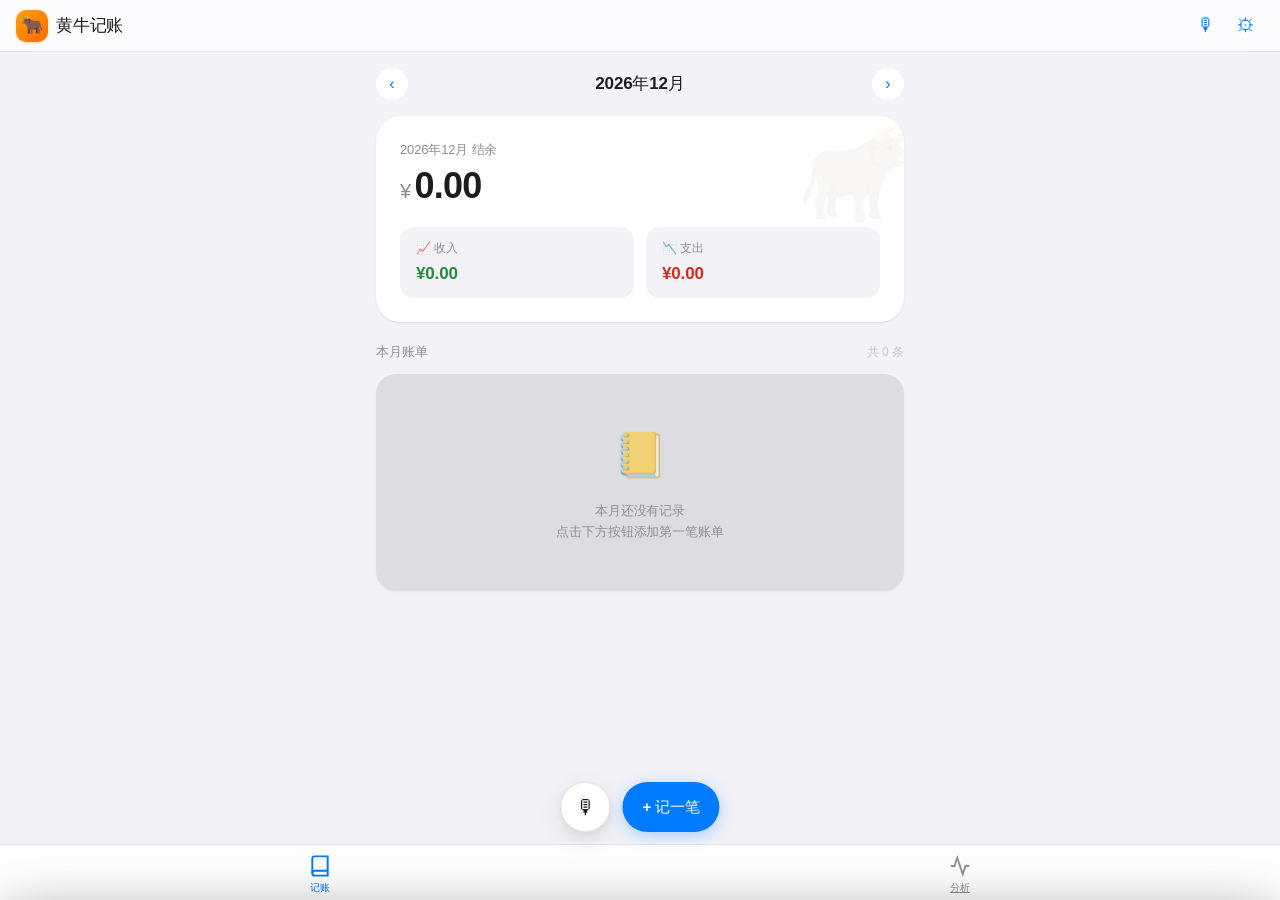
==== commit eebbae53: "feat: 初始化黄牛记账项目" ====
--- a/index.html
+++ b/index.html
@@ -169,9 +169,8 @@
         <button class="settings-eye" id="apiKeyToggle" title="显示/隐藏">👁</button>
       </div>
       <div class="settings-hint">
-        填入后，语音识别结果将发送给 DeepSeek 进行智能字段提取。<br>
-        API Key 仅存储在浏览器本地，不会上传。<br>
-        也可以直接编辑项目中的 <code>config.js</code> 文件填入密钥，无需在此输入。<br>
+        填入后，可以使用语音记账功能和AI分析收支功能。<br>
+        API Key 会安全存储在浏览器本地，不会上传。<br>
         <a href="https://platform.deepseek.com" target="_blank">→ 获取 DeepSeek API Key</a>
       </div>
     </div>
@@ -403,6 +402,7 @@
 
 function startVoice() {
   if (isRecording) { stopVoice(false); return; }
+  resetForm();
 
   if (location.protocol === 'file:') {
     if (!document.getElementById('entryDrawer').classList.contains('open')) openDrawer('entryDrawer', '语音记账');
